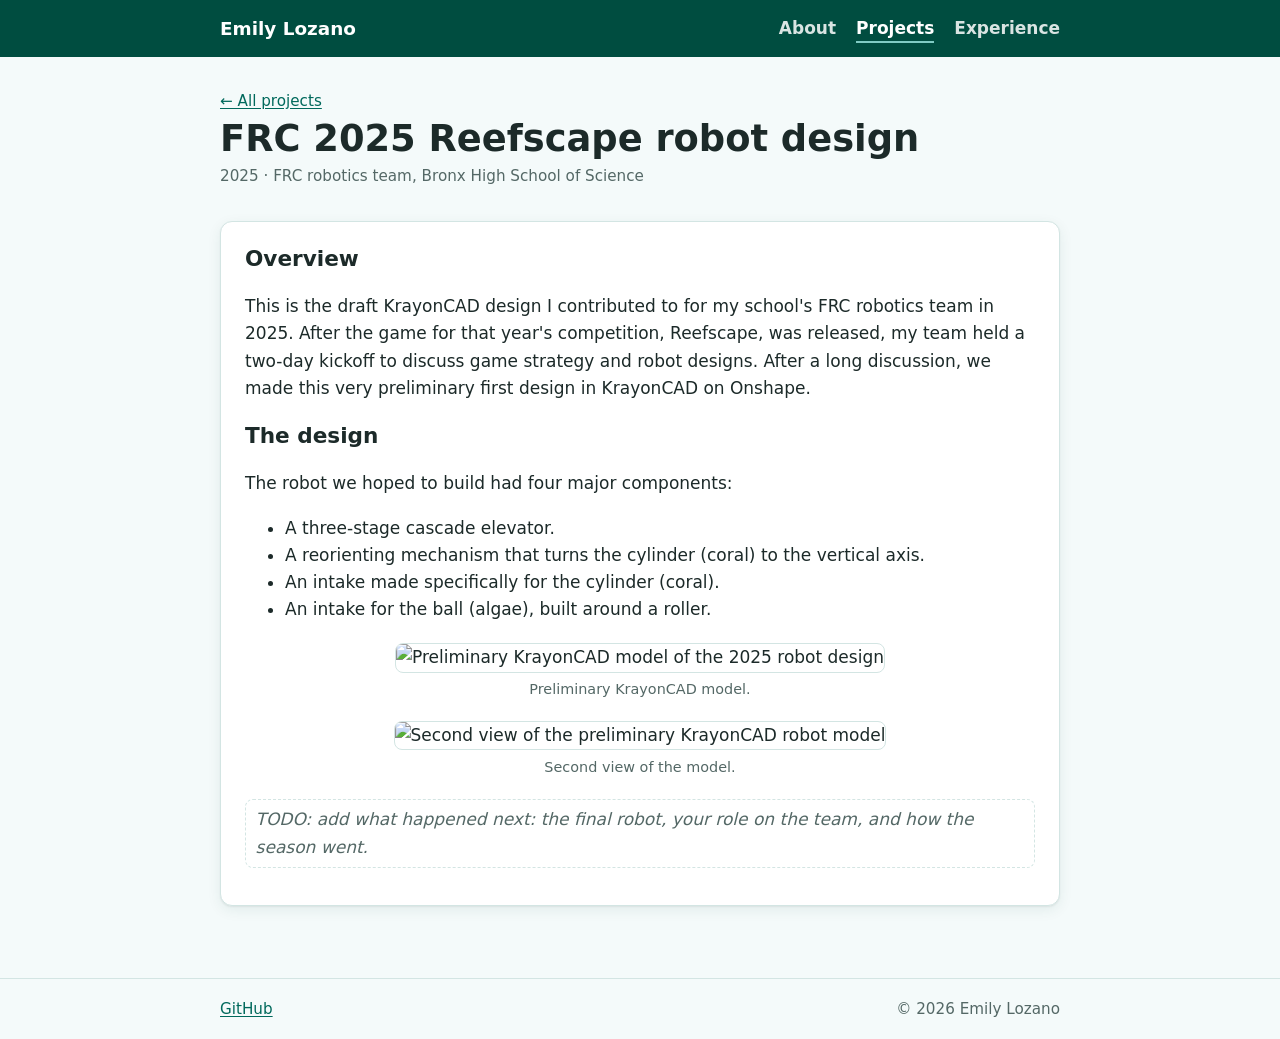
==== projects/frc-2025-reefscape.html @ 25d4b792 "Build personal website: about, projects and experience pages" ====
<!doctype html>
<html lang="en">
  <head>
    <meta charset="utf-8" />
    <meta name="viewport" content="width=device-width, initial-scale=1" />
    <title>FRC 2025 Reefscape robot design · Emily Lozano</title>
    <link rel="stylesheet" href="../assets/css/style.css" />
    <script src="../assets/js/data.js" defer></script>
    <script src="../assets/js/site.js" defer></script>
  </head>
  <body data-page="projects" data-base="../" data-project="frc-2025-reefscape">
    <a class="skip-link" href="#main">Skip to content</a>
    <header id="site-header"></header>

    <main id="main" class="wrap">
      <div class="project-header" id="project-header"></div>

      <article class="project-body">
        <h2>Overview</h2>
        <p>
          This is the draft KrayonCAD design I contributed to for my school's FRC robotics team in 2025. After the game for
          that year's competition, Reefscape, was released, my team held a two-day kickoff to discuss game strategy and robot
          designs. After a long discussion, we made this very preliminary first design in KrayonCAD on Onshape.
        </p>

        <h2>The design</h2>
        <p>The robot we hoped to build had four major components:</p>
        <ul>
          <li>A three-stage cascade elevator.</li>
          <li>A reorienting mechanism that turns the cylinder (coral) to the vertical axis.</li>
          <li>An intake made specifically for the cylinder (coral).</li>
          <li>An intake for the ball (algae), built around a roller.</li>
        </ul>

        <!-- These images are still served from the first version of the site (the "mywebsite" repo).
             To keep them if that repo is ever removed, copy them into assets/img/ and update the src paths. -->
        <figure>
          <img src="https://emily-lozano.github.io/mywebsite/KrayonCad.png" alt="Preliminary KrayonCAD model of the 2025 robot design" />
          <figcaption>Preliminary KrayonCAD model.</figcaption>
        </figure>
        <figure>
          <img src="https://emily-lozano.github.io/mywebsite/KrayonCadTwo.png" alt="Second view of the preliminary KrayonCAD robot model" />
          <figcaption>Second view of the model.</figcaption>
        </figure>

        <p class="todo">TODO: add what happened next: the final robot, your role on the team, and how the season went.</p>
      </article>
    </main>

    <footer id="site-footer"></footer>
  </body>
</html>
---- assets/css/style.css ----
/* style.css: one stylesheet for every page.
   Colors are defined once below. Change them here to restyle the whole site.
   The teal palette comes from the first version of the site (2025). */

:root {
  --teal: #00796b;
  --teal-dark: #004d40;
  --teal-tint: #e0f7fa;
  --bg: #f4fafa;
  --surface: #ffffff;
  --text: #1c2a29;
  --muted: #546866;
  --border: #d3e5e3;
  --link: #00695c;
  --header-bg: #004d40;
  --header-text: #ffffff;
  --radius: 12px;
  --shadow: 0 1px 2px rgba(0, 0, 0, 0.06), 0 4px 14px rgba(0, 77, 64, 0.08);
  --max: 880px;
}

@media (prefers-color-scheme: dark) {
  :root {
    --teal: #4db6ac;
    --teal-tint: #12302d;
    --bg: #0e1615;
    --surface: #152120;
    --text: #e4efed;
    --muted: #9db2af;
    --border: #25403c;
    --link: #80cbc4;
    --header-bg: #0a2723;
    --shadow: none;
  }
}

*,
*::before,
*::after {
  box-sizing: border-box;
}

html {
  -webkit-text-size-adjust: 100%;
}

body {
  margin: 0;
  font-family: system-ui, -apple-system, "Segoe UI", Roboto, Arial, sans-serif;
  font-size: 1.0625rem;
  line-height: 1.6;
  color: var(--text);
  background: var(--bg);
  display: flex;
  flex-direction: column;
  min-height: 100vh;
}

main {
  flex: 1;
}

img {
  max-width: 100%;
  height: auto;
}

a {
  color: var(--link);
  text-underline-offset: 0.15em;
}

a:focus-visible {
  outline: 3px solid var(--teal);
  outline-offset: 2px;
  border-radius: 4px;
}

.wrap {
  width: 100%;
  max-width: var(--max);
  margin: 0 auto;
  padding: 0 1.25rem;
}

.skip-link {
  position: absolute;
  left: -999px;
  top: 0.5rem;
  background: var(--surface);
  padding: 0.5rem 0.75rem;
  border-radius: 6px;
  z-index: 10;
}

.skip-link:focus {
  left: 0.5rem;
}

/* ---------- header ---------- */
.site-header {
  background: var(--header-bg);
  color: var(--header-text);
  position: sticky;
  top: 0;
  z-index: 5;
}

.header-inner {
  display: flex;
  flex-wrap: wrap;
  align-items: center;
  justify-content: space-between;
  gap: 0.5rem 1.5rem;
  padding-top: 0.85rem;
  padding-bottom: 0.85rem;
}

.brand {
  color: var(--header-text);
  font-weight: 700;
  font-size: 1.15rem;
  text-decoration: none;
}

.site-header nav ul {
  list-style: none;
  margin: 0;
  padding: 0;
  display: flex;
  flex-wrap: wrap;
  gap: 0.25rem 1.25rem;
}

.site-header nav a {
  color: var(--header-text);
  text-decoration: none;
  font-weight: 600;
  opacity: 0.85;
  padding: 0.2rem 0;
  border-bottom: 2px solid transparent;
}

.site-header nav a:hover,
.site-header nav a[aria-current="page"] {
  opacity: 1;
  border-bottom-color: #80cbc4;
}

/* ---------- page sections ---------- */
.page-intro {
  padding: 2.5rem 0 1rem;
}

.page-intro h1 {
  margin: 0 0 0.25rem;
  font-size: clamp(1.8rem, 4vw, 2.4rem);
  line-height: 1.2;
}

.page-intro p {
  margin: 0;
  color: var(--muted);
}

section {
  padding: 1rem 0 1.5rem;
}

h2 {
  font-size: 1.35rem;
  margin: 0 0 0.75rem;
}

.meta {
  color: var(--muted);
  font-size: 0.95rem;
  margin: 0.1rem 0 0.5rem;
}

.todo {
  color: var(--muted);
  border: 1px dashed var(--border);
  border-radius: 8px;
  padding: 0.4rem 0.6rem;
  font-style: italic;
}

/* ---------- home: profile ---------- */
.profile {
  display: grid;
  grid-template-columns: auto 1fr;
  gap: 1.5rem;
  align-items: center;
  padding: 2.75rem 0 1.25rem;
}

.photo {
  width: 136px;
  height: 136px;
  border-radius: 50%;
  overflow: hidden;
  background: var(--teal-tint);
  border: 3px solid var(--teal);
  display: grid;
  place-items: center;
}

.photo img {
  width: 100%;
  height: 100%;
  object-fit: cover;
}

.initials {
  font-size: 2.6rem;
  font-weight: 700;
  color: var(--teal);
}

.profile h1 {
  margin: 0;
  font-size: clamp(2rem, 5vw, 2.75rem);
  line-height: 1.15;
}

.profile .tagline {
  margin: 0.35rem 0 0.9rem;
  color: var(--muted);
  font-size: 1.1rem;
}

.social-buttons {
  list-style: none;
  margin: 0;
  padding: 0;
  display: flex;
  flex-wrap: wrap;
  gap: 0.5rem;
}

.social-buttons a {
  display: inline-block;
  padding: 0.35rem 0.9rem;
  border: 1.5px solid var(--teal);
  border-radius: 999px;
  text-decoration: none;
  font-weight: 600;
  font-size: 0.95rem;
}

.social-buttons a:hover {
  background: var(--teal);
  color: #fff;
}

@media (max-width: 560px) {
  .profile {
    grid-template-columns: 1fr;
    text-align: center;
    justify-items: center;
  }
  .social-buttons {
    justify-content: center;
  }
}

/* ---------- cards (projects, experience) ---------- */
.card-list {
  list-style: none;
  margin: 0;
  padding: 0;
  display: grid;
  gap: 1rem;
}

.card {
  background: var(--surface);
  border: 1px solid var(--border);
  border-radius: var(--radius);
  box-shadow: var(--shadow);
  padding: 1.1rem 1.25rem;
}

.card h3 {
  margin: 0;
  font-size: 1.15rem;
}

.card h3 a {
  text-decoration: none;
}

.card h3 a:hover {
  text-decoration: underline;
}

.card p:last-child {
  margin-bottom: 0;
}

.more-link {
  display: inline-block;
  margin-top: 0.9rem;
  font-weight: 600;
}

/* ---------- single project page ---------- */
.project-header {
  padding: 2rem 0 0.5rem;
}

.project-header h1 {
  margin: 0.25rem 0 0.2rem;
  font-size: clamp(1.7rem, 4vw, 2.3rem);
  line-height: 1.2;
}

.back {
  margin: 0;
  font-size: 0.95rem;
}

.project-body {
  background: var(--surface);
  border: 1px solid var(--border);
  border-radius: var(--radius);
  box-shadow: var(--shadow);
  padding: 1.25rem 1.5rem;
  margin: 1rem 0 2.5rem;
}

.project-body figure {
  margin: 1.25rem 0;
  text-align: center;
}

.project-body figure img {
  max-height: 520px;
  width: auto;
  border-radius: 8px;
  border: 1px solid var(--border);
}

.project-body figcaption {
  color: var(--muted);
  font-size: 0.9rem;
  margin-top: 0.35rem;
}

/* ---------- footer ---------- */
.site-footer {
  border-top: 1px solid var(--border);
  margin-top: 2rem;
  font-size: 0.95rem;
  color: var(--muted);
}

.footer-inner {
  display: flex;
  flex-wrap: wrap;
  justify-content: space-between;
  align-items: center;
  gap: 0.5rem 1.5rem;
  padding-top: 1.1rem;
  padding-bottom: 1.1rem;
}

.footer-inner p {
  margin: 0;
}

.social-links {
  list-style: none;
  margin: 0;
  padding: 0;
  display: flex;
  flex-wrap: wrap;
  gap: 1rem;
}
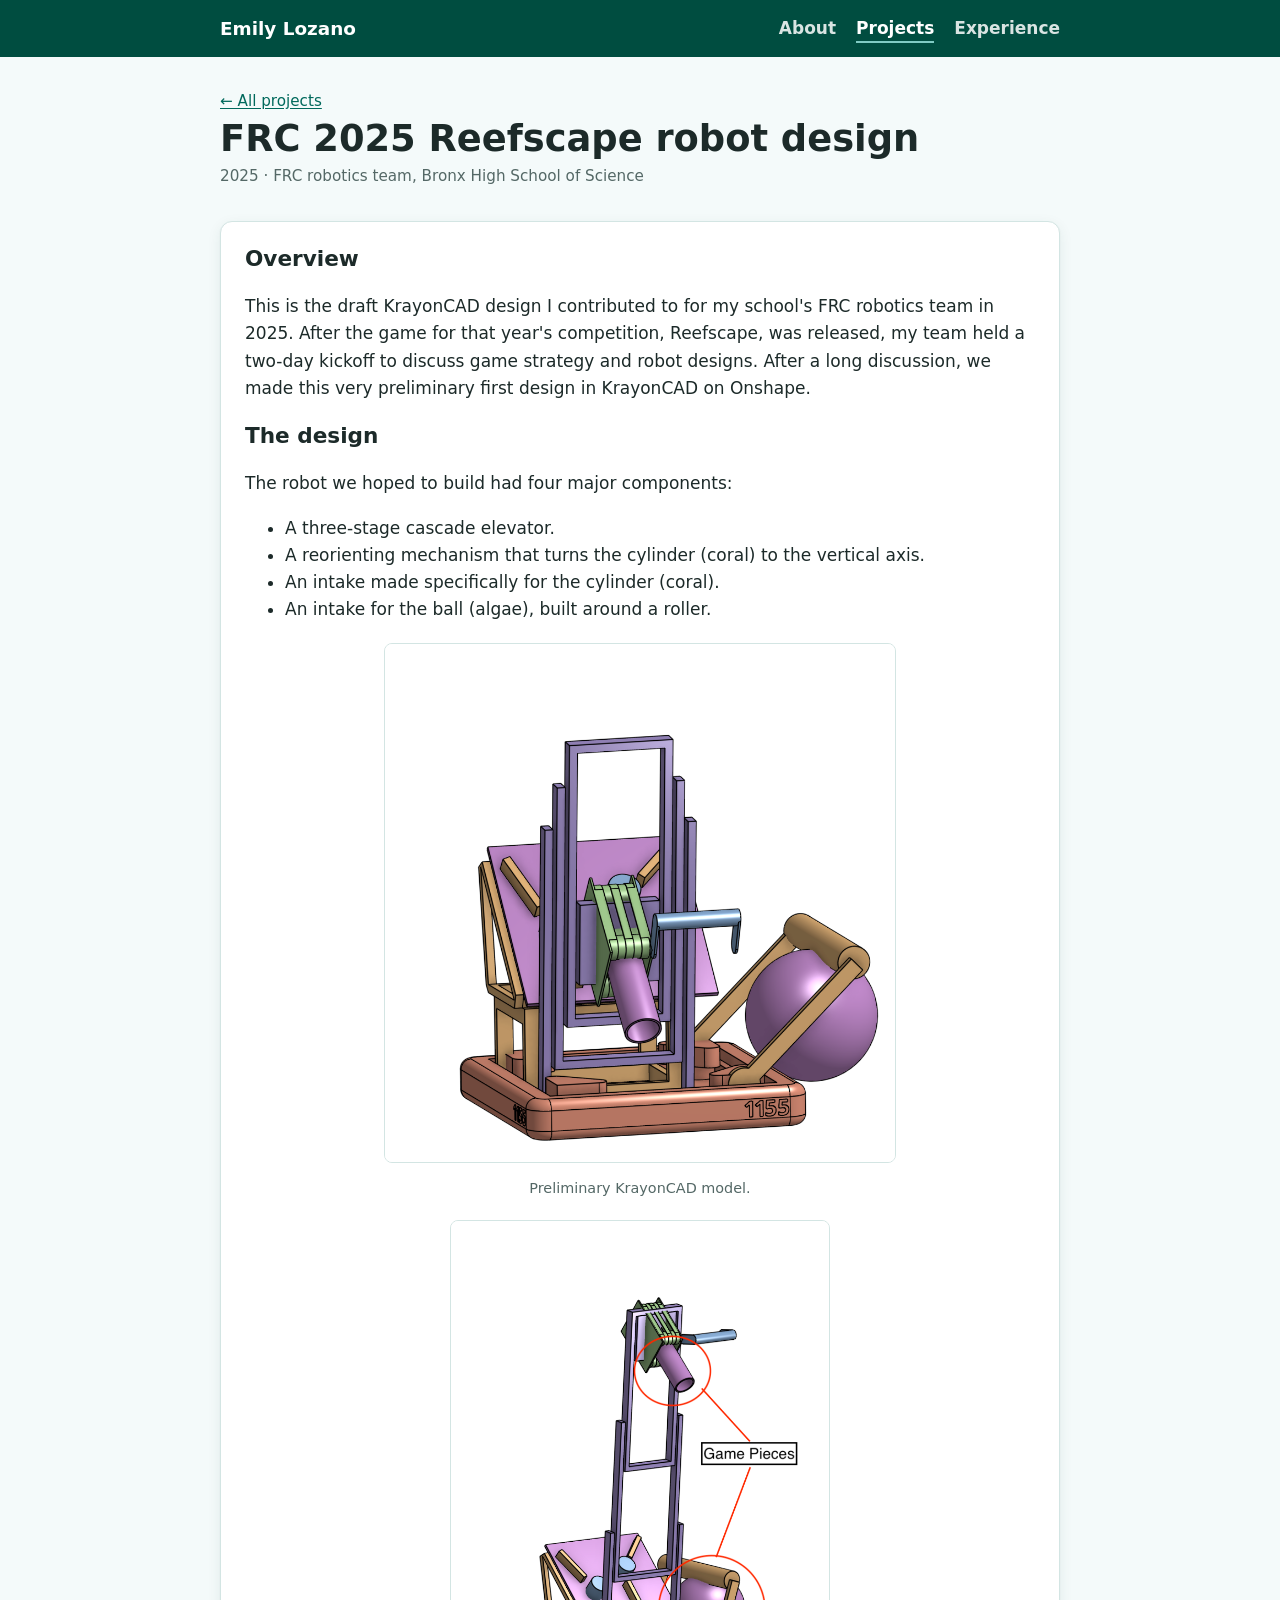
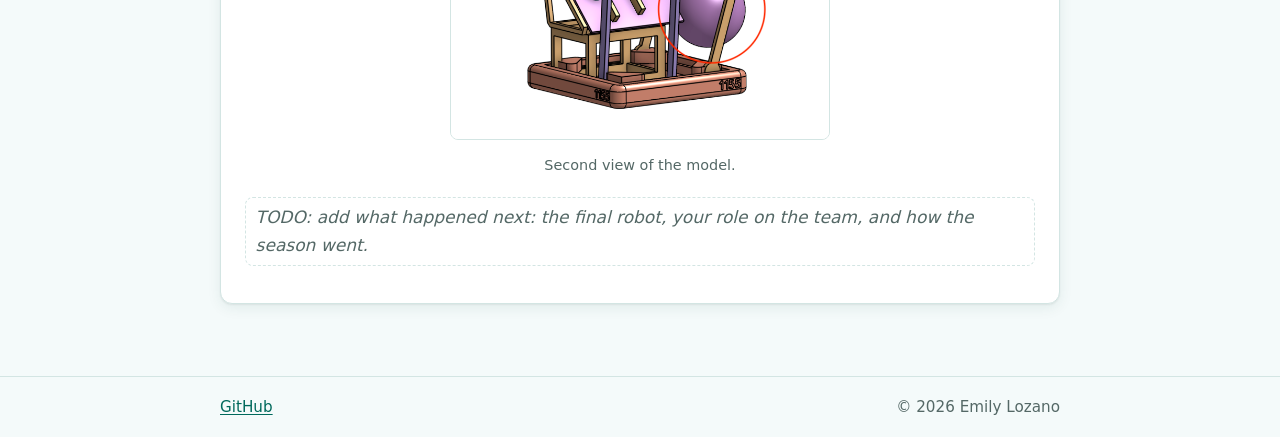
==== commit 932447d0: "Add RetroGame project, local FRC images and project thumbnails - New project page for RetroGame (han" ====
--- a/projects/frc-2025-reefscape.html
+++ b/projects/frc-2025-reefscape.html
@@ -32,14 +32,12 @@
           <li>An intake for the ball (algae), built around a roller.</li>
         </ul>
 
-        <!-- These images are still served from the first version of the site (the "mywebsite" repo).
-             To keep them if that repo is ever removed, copy them into assets/img/ and update the src paths. -->
         <figure>
-          <img src="https://emily-lozano.github.io/mywebsite/KrayonCad.png" alt="Preliminary KrayonCAD model of the 2025 robot design" />
+          <img src="../assets/img/frc-2025-krayoncad-1.png" alt="Preliminary KrayonCAD model of the 2025 robot design" />
           <figcaption>Preliminary KrayonCAD model.</figcaption>
         </figure>
         <figure>
-          <img src="https://emily-lozano.github.io/mywebsite/KrayonCadTwo.png" alt="Second view of the preliminary KrayonCAD robot model" />
+          <img src="../assets/img/frc-2025-krayoncad-2.png" alt="Second view of the preliminary KrayonCAD robot model" />
           <figcaption>Second view of the model.</figcaption>
         </figure>
 
--- a/assets/css/style.css
+++ b/assets/css/style.css
@@ -299,6 +299,38 @@
   margin-bottom: 0;
 }
 
+/* Cards with a picture: picture on the left, text on the right; stacked on phones. */
+.card.has-thumb {
+  display: grid;
+  grid-template-columns: 140px 1fr;
+  gap: 1.1rem;
+  align-items: start;
+}
+
+.card-thumb img {
+  width: 140px;
+  height: 105px;
+  object-fit: cover;
+  border-radius: 8px;
+  border: 1px solid var(--border);
+  background: #fff;
+  display: block;
+}
+
+@media (max-width: 560px) {
+  .card.has-thumb {
+    grid-template-columns: 1fr;
+  }
+  .card-thumb img {
+    width: 100%;
+    height: 180px;
+  }
+}
+
+.project-links {
+  margin-top: 0.6rem;
+}
+
 .more-link {
   display: inline-block;
   margin-top: 0.9rem;
